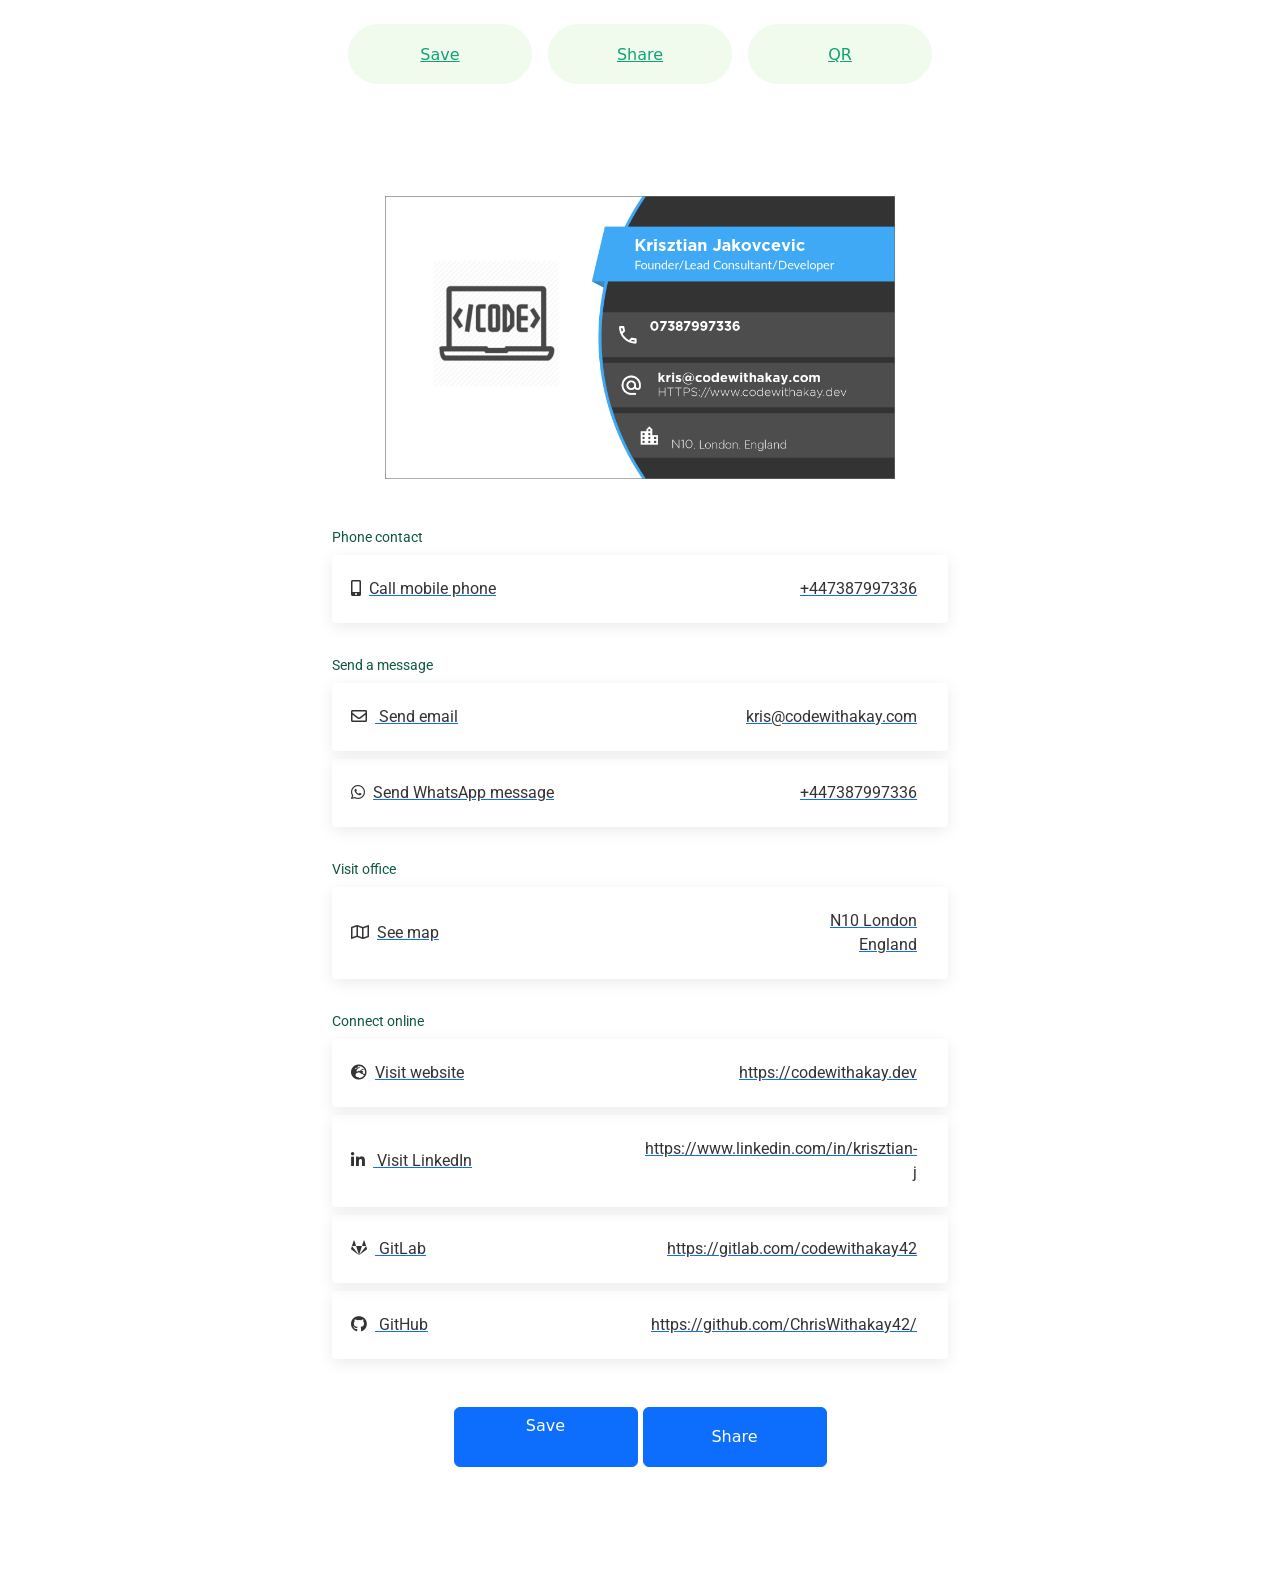
==== index.html @ 0458142d "update share link" ====
<html lang="en">
<head>
    <meta charset="UTF-8">
    <meta name="viewport" content="width=device-width, initial-scale=1.0">
    <title>Business Card</title>
    
    <!-- Linking to the external CSS file -->
    <link rel="stylesheet" href="styles.css">
    <link rel="stylesheet" href="https://use.fontawesome.com/releases/v5.15.4/css/all.css">
    <script src="https://cdnjs.cloudflare.com/ajax/libs/bootstrap/5.3.2/js/bootstrap.min.js" integrity="sha512-WW8/jxkELe2CAiE4LvQfwm1rajOS8PHasCCx+knHG0gBHt8EXxS6T6tJRTGuDQVnluuAvMxWF4j8SNFDKceLFg==" crossorigin="anonymous" referrerpolicy="no-referrer"></script>
    <script src="https://code.jquery.com/jquery-3.6.4.min.js"></script>
    <script src="https://cdn.jsdelivr.net/npm/bootstrap@5.7.0/dist/js/bootstrap.bundle.min.js"></script>
    <link href="https://cdn.jsdelivr.net/npm/bootstrap@5.7.0/dist/css/bootstrap.min.css" rel="stylesheet">



    <!-- You can include additional meta tags, stylesheets, or scripts here -->
</head>
  <body>
    <div class="row pt-4">

            <div class="col-12 d-flex justify-content-center align-items-center">
                <a href="#" class="btn-primary hierba btn-s mb-3 download_contact"
                    data-bs-toggle="modal"
          data-bs-target="#export-contact-modal"
        >Save</a>
                <a href="#" class="btn-primary hierba btn-s mb-3 mx-3" data-bs-toggle="modal" data-bs-target="#modal-share">Share</a>
                <a href="#" class="btn-primary hierba btn-s mb-3" data-bs-toggle="modal" data-bs-target="#QRModal">QR</a>
            </div>

        </div>
<main role="main" class="main">
  <section>
      <div class="container-fluid">
        <div class="row mb-5">
            <div class="col-12 col-md-5 mx-auto text-center">
                <img class="img-fluid mx-auto" style="max-height: 500px;" src="9a6gtOZBUU2.png">
            </div>
        </div>

        <div class="row">
            <div class="col-12 col-md-6 mx-auto">
                <div class="box">
                    <p>Phone contact</p>
                      <a href="tel:+447387997336" class="d-none d-md-block">  
                        <div class="col-12 px-0 input-box d-flex justify-content-between align-items-center">
                            <p><i class="fas fa-mobile-alt mr-2"></i>Call mobile phone</p>
                            <p class="form-control hg-initial mb-0">+447387997336</p>
                        </div>
                      </a>
                        
                      <div class="col-12 px-0 input-box d-flex justify-content-between align-items-center d-block d-md-none">
                        <a href="tel:+447387997336" class="d-block d-md-none" style="flex-grow:1">
                          <p><i class="fas fa-mobile-alt mr-2"></i>+447387997336</p>
                        </a>
                  <a class="d-block d-md-none pr-4 copy" data-clipboard-text="07387997336" data-original-title="Copied!" title=""><i class="far fa-copy mr-2"></i></a>
                      </div>

                </div>

              <div class="box">
                  <p>Send a message</p>
                  <a href="mailto:kris@codewithakay.com" class="d-none d-md-block">  
                    <div class="col-12 px-0 input-box d-flex justify-content-between align-items-center">
                    <p><i class="far fa-envelope mr-2"></i> Send email</p>
                        <p class="form-control hg-initial d-none d-md-block mb-0">kris@codewithakay.com</p>
                    </div>
                  </a>
                    
                  <div class="col-12 px-0 input-box d-flex justify-content-between align-items-center d-block d-md-none">
                    <a href="mailto:kris@codewithakay.com" class="d-block d-md-none" style="flex-grow:1">
                    <p><i class="far fa-envelope mr-2"></i>kris@codewithakay.com</p>
                    </a>
                  <a class="d-block d-md-none pr-4 copy" data-clipboard-text="kris@codewithakay.com" data-original-title="" title=""><i class="far fa-copy mr-2"></i></a>
                  </div>
                  <a href="http://wa.me/+447387997336" class="d-none d-md-block" target="_blank">  
                    <div class="col-12 px-0 input-box d-flex justify-content-between align-items-center">
                    <p><i class="fab fa-whatsapp mr-2"></i>Send WhatsApp message</p>
                        <p class="form-control hg-initial mb-0">+447387997336</p>
                    </div>
                  </a>
                    
                  <div class="col-12 px-0 input-box d-flex justify-content-between align-items-center d-block d-md-none">
                    <a href="http://wa.me/+447387997336" class="d-block d-md-none" target="_blank" style="flex-grow:1">
                    <p><i class="fab fa-whatsapp mr-2"></i>+447387997336</p>
                    </a>
                  <a class="d-block d-md-none pr-4 copy" data-clipboard-text="+447387997336" data-original-title="" title=""><i class="far fa-copy mr-2"></i></a>
                  </div>
              </div>

                <div class="box">
                  <p>Visit office</p>
                  <a href="http://maps.google.com/?q=London+London+N10+England" class="d-none d-md-block" target="_blank">  
                      <div class="col-12 px-0 input-box d-flex justify-content-between align-items-center">
                    <p><i class="far fa-map mr-2"></i>See map</p>
                          <p class="form-control hg-initial mb-0">N10  London<br>England</p>
                      </div>
                    </a>
                      
                    <div class="col-12 px-0 input-box d-flex justify-content-between align-items-center d-block d-md-none">
                      <a href="http://maps.google.com/?q=London+London+N10+England" class="d-block d-md-none" target="_blank" style="flex-grow:1">
                    <p><i class="far fa-mar mr-2"></i>N10  London<br>England</p>
                      </a>
                      <a class="d-block d-md-none pr-4 copy" data-clipboard-text="N10  London England" data-original-title="" title="">
                    <i class="far fa-copy mr-2"></i></a>
                    </div>
                </div>

                    <div class="box">
                        <p>Connect online</p>
                          <a href="http://codewithakay.dev" class="d-none d-md-block" target="_blank">  
                            <div class="col-12 px-0 input-box d-flex justify-content-between align-items-center">
                    <p><i class="fas fa-globe-europe mr-2"></i>Visit website</p>
                                <p class="form-control hg-initial mb-0">https://codewithakay.dev</p>
                            </div>
                          </a>
                            
                          <div class="col-12 px-0 input-box d-flex justify-content-between align-items-center d-block d-md-none">
                            <a href="http://codewithakay.dev" class="d-block d-md-none" target="_blank" style="flex-grow:1">
                    <p><i class="fas fa-globe-europe mr-2"></i>https://codewithakay.dev</p>
                            </a>
                  <a class="d-block d-md-none pr-4 copy" data-clipboard-text="https://codewithakay.dev" data-original-title="Copied!" title=""><i class="far fa-copy mr2"></i></a>
                          </div>
                          <a href="https://www.linkedin.com/in/krisztian-j" class="d-none d-md-block" target="_blank">  
                            <div class="col-12 px-0 input-box d-flex justify-content-between align-items-center">
                                <p><i class="fab fa-linkedin-in mr-2"></i>&nbsp;Visit LinkedIn</p>
                                <p class="form-control hg-initial mb-0">https://www.linkedin.com/in/krisztian-j</p>
                            </div>
                          </a>
                            
                          <div class="col-12 px-0 input-box d-flex justify-content-between align-items-center d-block d-md-none">
                            <a href="https://www.linkedin.com/in/krisztian-j" class="d-block d-md-none" target="_blank" style="flex-grow:1">
                              <p><i class="fab fa-linkedin-in mr-2"></i>&nbsp;https://www.linkedin.com/in/krisztian-j</p>
                            </a>
                  <a class="d-block d-md-none pr-4 copy" data-clipboard-text="https://www.linkedin.com/in/krisztian-j" data-original-title="Copied!" title=""><i class="far fa-copy mr-2"></i></a>
                          </div>
                          <a href="https://gitlab.com/codewithakay42" class="d-none d-md-block" target="_blank">  
                            <div class="col-12 px-0 input-box d-flex justify-content-between align-items-center">
                                <p><i class="fab fa-gitlab mr-2"></i>&nbsp;GitLab</p>
                                <p class="form-control hg-initial mb-0">https://gitlab.com/codewithakay42</p>
                            </div>
                          </a>
                            
                          <div class="col-12 px-0 input-box d-flex justify-content-between align-items-center d-block d-md-none">
                            <a href="https://gitlab.com/codewithakay42" class="d-block d-md-none" target="_blank" style="flex-grow:1">
                              <p><i class="fab fa-gitlab mr-2"></i>&nbsp;https://gitlab.com/codewithakay42</p>
                            </a>
                  <a class="d-block d-md-none pr-4 copy" data-clipboard-text="https://gitlab.com/codewithakay42" data-original-title="Copied!" title=""><i class="far fa-copy mr-2"></i></a>
                          </div>
                                          <a href="https://github.com/ChrisWithakay42/" class="d-none d-md-block" target="_blank">  
                            <div class="col-12 px-0 input-box d-flex justify-content-between align-items-center">
                                <p><i class="fab fa-github mr-2"></i>&nbsp;GitHub</p>
                                <p class="form-control hg-initial mb-0">https://github.com/ChrisWithakay42/</p>
                            </div>
                          </a>
                            
                          <div class="col-12 px-0 input-box d-flex justify-content-between align-items-center d-block d-md-none">
                            <a href="https://github.com/ChrisWithakay42/" class="d-block d-md-none" target="_blank" style="flex-grow:1">
                              <p><i class="fab fa-github mr-2"></i>&nbsp;https://github.com/ChrisWithakay42/</p>
                            </a>
                  <a class="d-block d-md-none pr-4 copy" data-clipboard-text="https://gitlab.com/codewithakay42" data-original-title="Copied!" title=""><i class="far fa-copy mr-2"></i></a>
                          </div>

                            
                    </div>
                        <div class="col-12 d-block d-md-flex justify-content-center">
                          <a class="btn btn-primary btn-s my-3 download_contact"
                              data-bs-toggle="modal"
                            data-bs-target="#export-contact-modal">
                          Save</a>
                          <button 
                            type="submit" 
                            class="btn btn-primary btn-s my-3" 
                            data-bs-toggle="modal" 
                            data-bs-target="#modal-share" 
                            style="margin-left: 5px;">
                          Share
                          </button>
                        </div>


            </div>
        </div>
      </div>
    
  </section>

</main>
    <div class="modal fade" id="QRModal" tabindex="-1" role="dialog" aria-labelledby="QRLabel" aria-hidden="true">
    <div class="modal-dialog" role="document">
        <div class="modal-content p-0">
            <div class="modal-header d-block text-left py-3">
                <h5>Krisztian Jakovcevic</h5>
                <p class="mb-0">Founder/Lead Consultant/Developer  |  CodeWithaKay</p>
            </div>
            <div class="modal-body py-4 text-center">
                <img class="d-block img-fluid mx-auto pb-3" src="cwk-qr.png">
                <p class="mb-0">Show this QR code to quickly share this digital card.</p>
            </div>
            <div class="modal-footer mx-auto mb-3">
                <button type="button" class="btn-primary" data-bs-dismiss="modal" aria-label="Close">
                  Close QR</button>
            </div>
        </div>
    </div>
</div>
    <div id="export-contact-modal" class="modal fade" tabindex="-1" role="dialog" aria-labelledby="myModalLabel" aria-hidden="true">
      <div class="modal-dialog" role="document">
        <div class="modal-content">
          <div class="modal-body pb-4">
            <h5>Save this contact in your device</h5>
            <p>You will find the contact in your downloads. Please open it to save it to your device.</p>
            <p><i class="far fa-download"></i></p>
          </div> 
          <div class="modal-footer d-block d-md-flex justify-content-center">
            <button class="btn btn-primary negative" data-bs-dismiss="modal" aria-hidden="true">Cancel</button>
            <button id="resume_vcf_download" class="btn btn-primary" data-bs-dismiss="modal" aria-hidden="true">Accept</button>
          </div>
        </div>
      </div>
    </div>
    <div id="modal-share" class="modal fade " role="dialog" aria-labelledby="modalCreate" aria-hidden="true">
    <div class="modal-dialog" role="document">
      <div class="modal-content">
        <div class="modal-body pb-4">
          <h5 class="pb-3">
            <i class="fas fa-share" style="color:lightgrey"></i> Share this digital card
          </h5>
          <div class="box">
            <div class="col-12 px-0 input-box d-flex justify-content-between align-items-center d-block">
              <p>&nbsp;https://codewithakay.dev</p>
                <a class="d-block pr-4 copy" data-clipboard-text="https://www.codewithakay.dev/cwk/business_card">
                  <i class="far fa-clone"></i>
                </a>
            </div>
          </div>
        </div>
        <div class="modal-footer d-block d-md-flex justify-content-center">
          <button class="btn btn-primary" data-bs-dismiss="modal" aria-hidden="true">Close</button>
        </div>
      </div>
    </div> 
  </div>
  <script>
    $(document).ready(function () {
        // Function to copy data to clipboard
        function copyToClipboard() {
          // Get the data-clipboard-text attribute value
          var clipboardText = $('#modal-share .copy').attr('data-clipboard-text').trim();
    
          // Create a temporary text area element
          var tempTextArea = $('<textarea>');
          tempTextArea.val(clipboardText);
    
          // Append the text area to the document
          $('body').append(tempTextArea);
    
          // Select the text in the text area
          tempTextArea.select();
          tempTextArea[0].setSelectionRange(0, 99999); // For mobile devices
    
          // Copy the selected text to the clipboard
          document.execCommand('copy');
    
          // Remove the temporary text area
          tempTextArea.remove();
    
          // Optionally, provide some feedback to the user
          alert('Text copied to clipboard: ' + clipboardText);
        }
    
        // Call the function when the copy button is clicked
        $('#modal-share .copy').on('click', copyToClipboard);
  });
  </script>
  <script>
          function downloadVCF(contactInfo) {
              const vcfContent = `BEGIN:VCARD
  VERSION:3.0
  FN:${contactInfo.fullName}
  TEL:${contactInfo.phoneNumber}
  EMAIL:${contactInfo.email}
  END:VCARD`;
  
              const blob = new Blob([vcfContent], { type: 'text/vcard' });
  
              const link = document.createElement('a');
              link.download = 'Krisztian Jakovcevic.vcf';
              link.href = window.URL.createObjectURL(blob);
  
              document.body.appendChild(link);
              link.click();
              document.body.removeChild(link);
          }
  
          document.getElementById('resume_vcf_download').addEventListener('click', function() {
              const contactInfo = {
                  fullName: 'Krisztian Jakovcevic',
                  phoneNumber: '+447387997336',
                  email: 'kris@codewithakay.dev'
              };
              downloadVCF(contactInfo);
          });
  </script>
  </body>
</html>
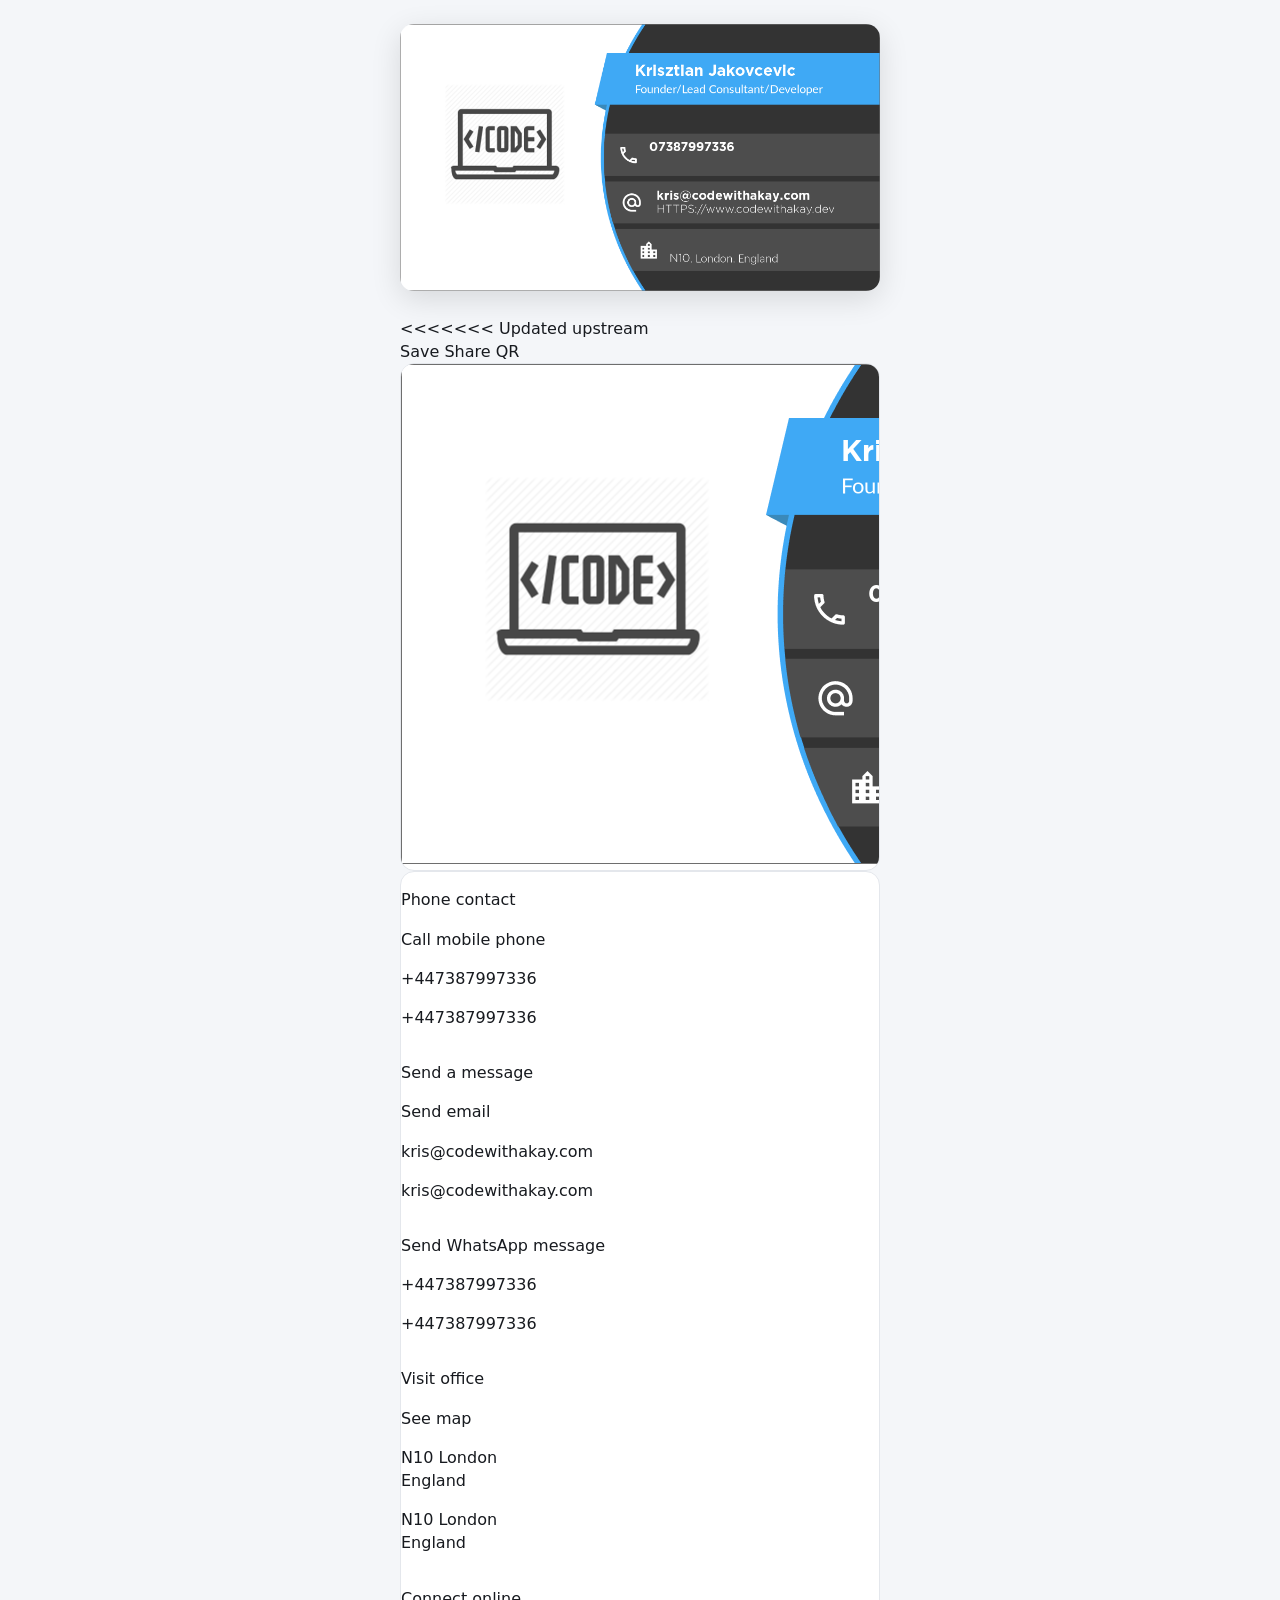
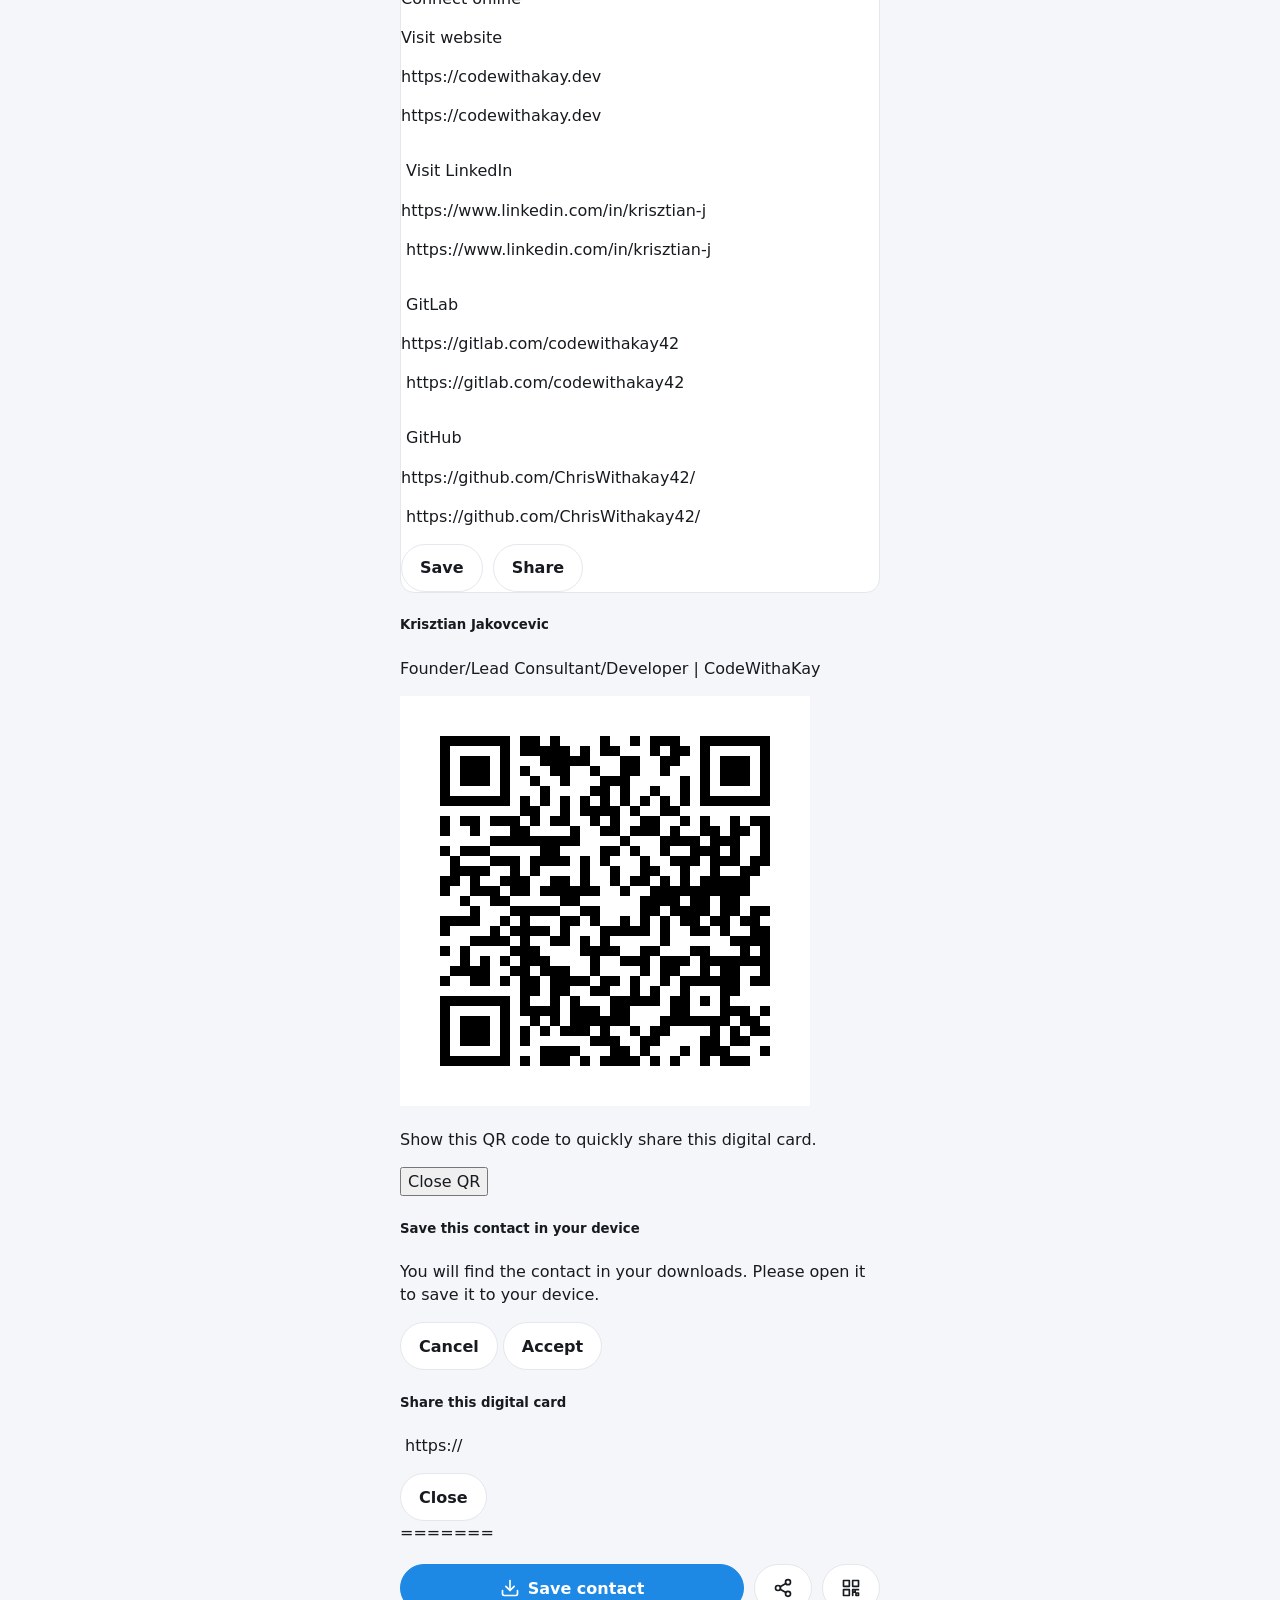
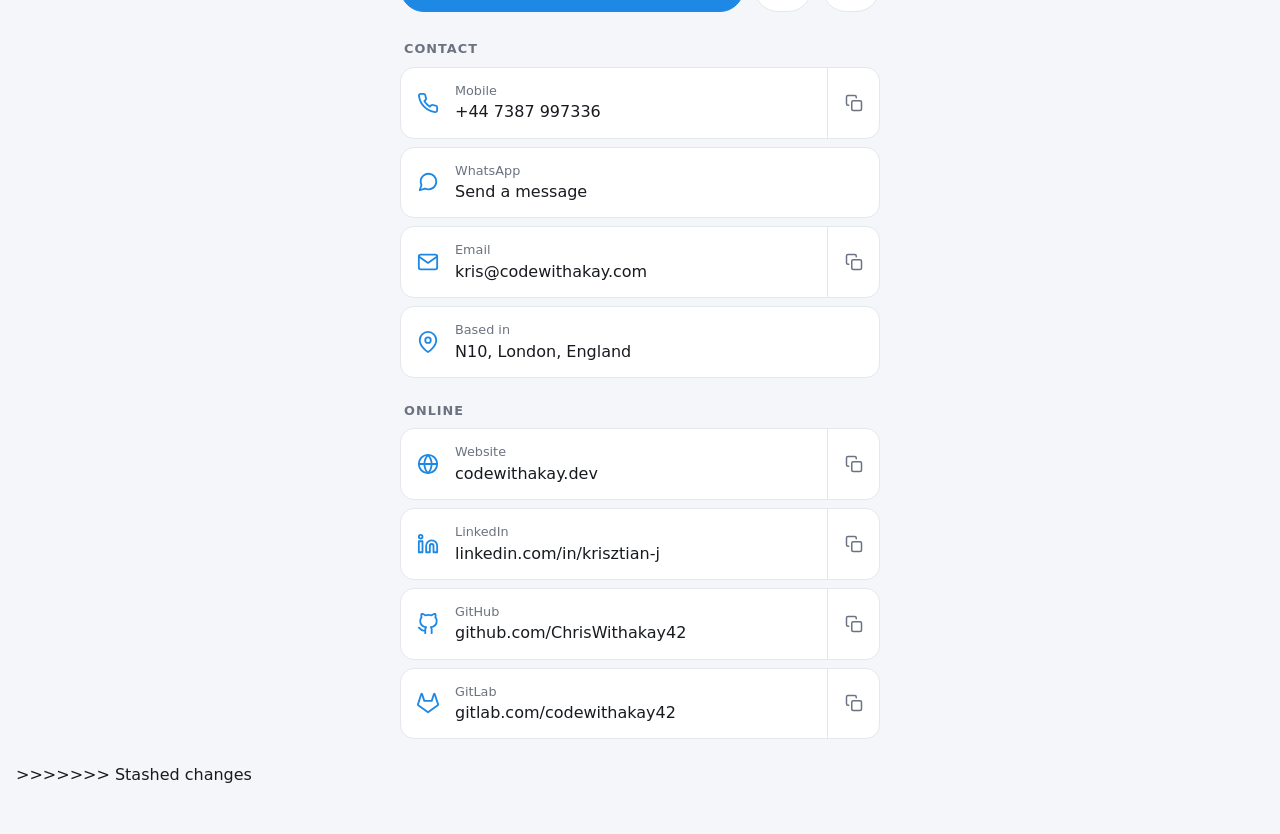
==== commit 81ab9d94: "Rewrite card and add of record" ====
--- a/index.html
+++ b/index.html
@@ -1,24 +1,32 @@
-<html lang="en">
+<!doctype html>
+<html lang="en-GB">
 <head>
-    <meta charset="UTF-8">
-    <meta name="viewport" content="width=device-width, initial-scale=1.0">
-    <title>Business Card</title>
-    
-    <!-- Linking to the external CSS file -->
-    <link rel="stylesheet" href="styles.css">
-    <link rel="stylesheet" href="https://use.fontawesome.com/releases/v5.15.4/css/all.css">
-    <script src="https://cdnjs.cloudflare.com/ajax/libs/bootstrap/5.3.2/js/bootstrap.min.js" integrity="sha512-WW8/jxkELe2CAiE4LvQfwm1rajOS8PHasCCx+knHG0gBHt8EXxS6T6tJRTGuDQVnluuAvMxWF4j8SNFDKceLFg==" crossorigin="anonymous" referrerpolicy="no-referrer"></script>
-    <script src="https://code.jquery.com/jquery-3.6.4.min.js"></script>
-    <script src="https://cdn.jsdelivr.net/npm/bootstrap@5.7.0/dist/js/bootstrap.bundle.min.js"></script>
-    <link href="https://cdn.jsdelivr.net/npm/bootstrap@5.7.0/dist/css/bootstrap.min.css" rel="stylesheet">
-
-
-
-    <!-- You can include additional meta tags, stylesheets, or scripts here -->
+  <meta charset="UTF-8">
+  <meta name="viewport" content="width=device-width, initial-scale=1">
+  <title>Krisztian Jakovcevic · CodeWithaKay</title>
+  <meta name="description" content="Krisztian Jakovcevic, Founder and Lead Consultant at CodeWithaKay. Save my contact details, or reach me by phone, email or WhatsApp.">
+  <meta name="theme-color" content="#1e88e5">
+  <link rel="canonical" href="https://chriswithakay42.github.io/BusinessCard/">
+
+  <meta property="og:type" content="profile">
+  <meta property="og:title" content="Krisztian Jakovcevic · CodeWithaKay">
+  <meta property="og:description" content="Founder / Lead Consultant / Developer. Tap to save my contact details.">
+  <meta property="og:url" content="https://chriswithakay42.github.io/BusinessCard/">
+  <meta property="og:image" content="https://chriswithakay42.github.io/BusinessCard/9a6gtOZBUU2.png">
+  <meta name="twitter:card" content="summary_large_image">
+
+  <link rel="manifest" href="manifest.webmanifest">
+  <link rel="icon" href="icon-512.png" type="image/png">
+  <link rel="apple-touch-icon" href="apple-touch-icon.png">
+  <link rel="stylesheet" href="card.css">
 </head>
-  <body>
-    <div class="row pt-4">
-
+<body>
+  <main class="card">
+    <header class="hero">
+      <img src="9a6gtOZBUU2.png" width="900" height="500" alt="Business card: Krisztian Jakovcevic, Founder / Lead Consultant / Developer, CodeWithaKay">
+    </header>
+
+<<<<<<< Updated upstream
             <div class="col-12 d-flex justify-content-center align-items-center">
                 <a href="#" class="btn-primary hierba btn-s mb-3 download_contact"
                     data-bs-toggle="modal"
@@ -194,7 +202,7 @@
                 <p class="mb-0">Founder/Lead Consultant/Developer  |  CodeWithaKay</p>
             </div>
             <div class="modal-body py-4 text-center">
-                <img class="d-block img-fluid mx-auto pb-3" src="cwk-qr.png">
+                <img class="d-block img-fluid mx-auto pb-3" src="qr.png">
                 <p class="mb-0">Show this QR code to quickly share this digital card.</p>
             </div>
             <div class="modal-footer mx-auto mb-3">
@@ -228,7 +236,7 @@
           </h5>
           <div class="box">
             <div class="col-12 px-0 input-box d-flex justify-content-between align-items-center d-block">
-              <p>&nbsp;https://codewithakay.dev</p>
+              <p>&nbsp;https://</p>
                 <a class="d-block pr-4 copy" data-clipboard-text="https://www.codewithakay.dev/cwk/business_card">
                   <i class="far fa-clone"></i>
                 </a>
@@ -303,4 +311,103 @@
           });
   </script>
   </body>
+=======
+    <div class="actions">
+      <a class="btn primary" href="kris.vcf" download="Krisztian Jakovcevic.vcf">
+        <svg><use href="icons.svg#i-download"/></svg> Save contact
+      </a>
+      <button class="btn" id="share" type="button" aria-label="Share this card">
+        <svg><use href="icons.svg#i-share"/></svg>
+      </button>
+      <button class="btn" id="qr-open" type="button" aria-label="Show QR code">
+        <svg><use href="icons.svg#i-qr"/></svg>
+      </button>
+    </div>
+
+    <section class="group">
+      <h2>Contact</h2>
+      <ul class="rows">
+        <li class="row">
+          <a href="tel:+447387997336">
+            <svg><use href="icons.svg#i-phone"/></svg>
+            <span class="label">Mobile</span>
+            <span class="value">+44 7387 997336</span>
+          </a>
+          <button class="copy" type="button" data-copy="+447387997336" aria-label="Copy phone number"><svg><use href="icons.svg#i-copy"/></svg></button>
+        </li>
+        <li class="row">
+          <a href="https://wa.me/447387997336" target="_blank" rel="noopener">
+            <svg><use href="icons.svg#i-chat"/></svg>
+            <span class="label">WhatsApp</span>
+            <span class="value">Send a message</span>
+          </a>
+        </li>
+        <li class="row">
+          <a href="mailto:kris@codewithakay.com">
+            <svg><use href="icons.svg#i-mail"/></svg>
+            <span class="label">Email</span>
+            <span class="value">kris@codewithakay.com</span>
+          </a>
+          <button class="copy" type="button" data-copy="kris@codewithakay.com" aria-label="Copy email address"><svg><use href="icons.svg#i-copy"/></svg></button>
+        </li>
+        <li class="row">
+          <a href="https://maps.google.com/?q=N10+London+England" target="_blank" rel="noopener">
+            <svg><use href="icons.svg#i-pin"/></svg>
+            <span class="label">Based in</span>
+            <span class="value">N10, London, England</span>
+          </a>
+        </li>
+      </ul>
+    </section>
+
+    <section class="group">
+      <h2>Online</h2>
+      <ul class="rows">
+        <li class="row">
+          <a href="https://codewithakay.dev" target="_blank" rel="noopener">
+            <svg><use href="icons.svg#i-globe"/></svg>
+            <span class="label">Website</span>
+            <span class="value">codewithakay.dev</span>
+          </a>
+          <button class="copy" type="button" data-copy="https://codewithakay.dev" aria-label="Copy website address"><svg><use href="icons.svg#i-copy"/></svg></button>
+        </li>
+        <li class="row">
+          <a href="https://www.linkedin.com/in/krisztian-j" target="_blank" rel="noopener">
+            <svg><use href="icons.svg#i-linkedin"/></svg>
+            <span class="label">LinkedIn</span>
+            <span class="value">linkedin.com/in/krisztian-j</span>
+          </a>
+          <button class="copy" type="button" data-copy="https://www.linkedin.com/in/krisztian-j" aria-label="Copy LinkedIn address"><svg><use href="icons.svg#i-copy"/></svg></button>
+        </li>
+        <li class="row">
+          <a href="https://github.com/ChrisWithakay42" target="_blank" rel="noopener">
+            <svg><use href="icons.svg#i-github"/></svg>
+            <span class="label">GitHub</span>
+            <span class="value">github.com/ChrisWithakay42</span>
+          </a>
+          <button class="copy" type="button" data-copy="https://github.com/ChrisWithakay42" aria-label="Copy GitHub address"><svg><use href="icons.svg#i-copy"/></svg></button>
+        </li>
+        <li class="row">
+          <a href="https://gitlab.com/codewithakay42" target="_blank" rel="noopener">
+            <svg><use href="icons.svg#i-gitlab"/></svg>
+            <span class="label">GitLab</span>
+            <span class="value">gitlab.com/codewithakay42</span>
+          </a>
+          <button class="copy" type="button" data-copy="https://gitlab.com/codewithakay42" aria-label="Copy GitLab address"><svg><use href="icons.svg#i-copy"/></svg></button>
+        </li>
+      </ul>
+    </section>
+  </main>
+
+  <dialog id="qr" aria-labelledby="qr-title">
+    <h2 id="qr-title">Krisztian Jakovcevic</h2>
+    <p>Scan to open this card</p>
+    <img src="qr.png" width="370" height="370" alt="QR code linking to this card">
+    <button class="btn" type="button" data-close>Close</button>
+  </dialog>
+
+  <div class="toast" role="status" aria-live="polite"></div>
+  <script src="card.js"></script>
+</body>
+>>>>>>> Stashed changes
 </html>
--- a/card.css
+++ b/card.css
@@ -0,0 +1,199 @@
+:root {
+  --bg: #f4f6f9;
+  --surface: #ffffff;
+  --text: #171a1f;
+  --muted: #6b7280;
+  --border: #e4e7ec;
+  --accent: #1e88e5;
+  --accent-ink: #ffffff;
+  --radius: 14px;
+  --font: system-ui, -apple-system, "Segoe UI", Roboto, "Helvetica Neue", Arial, sans-serif;
+  --font-display: var(--font);
+  color-scheme: light dark;
+}
+@media (prefers-color-scheme: dark) {
+  :root {
+    --bg: #0e1013;
+    --surface: #181b20;
+    --text: #f2f4f7;
+    --muted: #9aa3b2;
+    --border: #2b3038;
+  }
+}
+
+* { box-sizing: border-box; }
+html, body { margin: 0; }
+body {
+  font-family: var(--font);
+  background: var(--bg);
+  color: var(--text);
+  line-height: 1.45;
+  -webkit-font-smoothing: antialiased;
+  padding: 24px 16px 48px;
+}
+a { color: inherit; text-decoration: none; }
+button { font: inherit; color: inherit; }
+
+.card {
+  max-width: 480px;
+  margin: 0 auto;
+}
+
+/* Header */
+.hero { text-align: center; margin-bottom: 20px; }
+.hero img {
+  width: 100%;
+  max-width: 480px;
+  height: auto;
+  border-radius: var(--radius);
+  box-shadow: 0 8px 30px rgba(0,0,0,.12);
+}
+.wordmark {
+  font-family: var(--font-display);
+  font-size: 2.4rem;
+  font-weight: 700;
+  letter-spacing: -0.02em;
+  margin: 0;
+}
+.tagline {
+  margin: 8px 0 0;
+  color: var(--muted);
+  font-size: 1rem;
+  text-wrap: balance;
+}
+.hero h1 { font-size: 1.5rem; margin: 16px 0 2px; }
+.hero .role { color: var(--muted); margin: 0; }
+
+/* Primary actions */
+.actions {
+  display: grid;
+  grid-template-columns: 1fr auto auto;
+  gap: 10px;
+  margin: 20px 0 28px;
+}
+.btn {
+  display: inline-flex;
+  align-items: center;
+  justify-content: center;
+  gap: 8px;
+  min-height: 48px;
+  padding: 0 18px;
+  border-radius: 999px;
+  border: 1px solid var(--border);
+  background: var(--surface);
+  cursor: pointer;
+  font-weight: 600;
+  white-space: nowrap;
+}
+.btn.primary {
+  background: var(--accent);
+  border-color: var(--accent);
+  color: var(--accent-ink);
+}
+.btn:active { transform: translateY(1px); }
+.btn svg { width: 20px; height: 20px; }
+
+/* Contact groups */
+.group { margin-bottom: 24px; }
+.group h2 {
+  font-size: .8rem;
+  font-weight: 600;
+  text-transform: uppercase;
+  letter-spacing: .08em;
+  color: var(--muted);
+  margin: 0 0 8px 4px;
+}
+.rows { list-style: none; margin: 0; padding: 0; display: grid; gap: 8px; }
+.row {
+  display: flex;
+  align-items: stretch;
+  background: var(--surface);
+  border: 1px solid var(--border);
+  border-radius: var(--radius);
+  overflow: hidden;
+}
+.row > a {
+  flex: 1;
+  min-width: 0;
+  display: grid;
+  grid-template-columns: 24px 1fr;
+  grid-template-rows: auto auto;
+  column-gap: 14px;
+  align-items: center;
+  padding: 14px 16px;
+}
+.row > a svg {
+  grid-row: 1 / span 2;
+  width: 22px;
+  height: 22px;
+  color: var(--accent);
+}
+.row .label { font-size: .8rem; color: var(--muted); }
+.row .value {
+  font-weight: 500;
+  overflow: hidden;
+  text-overflow: ellipsis;
+  white-space: nowrap;
+}
+.copy {
+  flex: 0 0 52px;
+  border: 0;
+  border-left: 1px solid var(--border);
+  background: transparent;
+  cursor: pointer;
+  color: var(--muted);
+  display: grid;
+  place-items: center;
+}
+.copy:hover, .copy:focus-visible { color: var(--accent); }
+.copy svg { width: 18px; height: 18px; }
+
+svg { fill: none; stroke: currentColor; stroke-width: 2; stroke-linecap: round; stroke-linejoin: round; }
+
+/* QR dialog */
+dialog {
+  border: 0;
+  border-radius: var(--radius);
+  padding: 24px;
+  width: min(92vw, 360px);
+  background: var(--surface);
+  color: var(--text);
+  text-align: center;
+}
+dialog::backdrop { background: rgba(0,0,0,.55); }
+dialog img {
+  width: 100%;
+  max-width: 260px;
+  height: auto;
+  background: #fff;
+  border-radius: 8px;
+  padding: 8px;
+  image-rendering: pixelated;
+}
+dialog h2 { margin: 0 0 4px; font-size: 1.1rem; }
+dialog p { margin: 0 0 16px; color: var(--muted); font-size: .9rem; }
+dialog .btn { margin-top: 16px; }
+
+/* Toast */
+.toast {
+  position: fixed;
+  left: 50%;
+  bottom: 28px;
+  transform: translateX(-50%) translateY(20px);
+  background: var(--text);
+  color: var(--bg);
+  padding: 10px 18px;
+  border-radius: 999px;
+  font-size: .9rem;
+  opacity: 0;
+  pointer-events: none;
+  transition: opacity .2s, transform .2s;
+}
+.toast.show { opacity: 1; transform: translateX(-50%) translateY(0); }
+
+footer {
+  margin-top: 32px;
+  text-align: center;
+  font-size: .75rem;
+  color: var(--muted);
+}
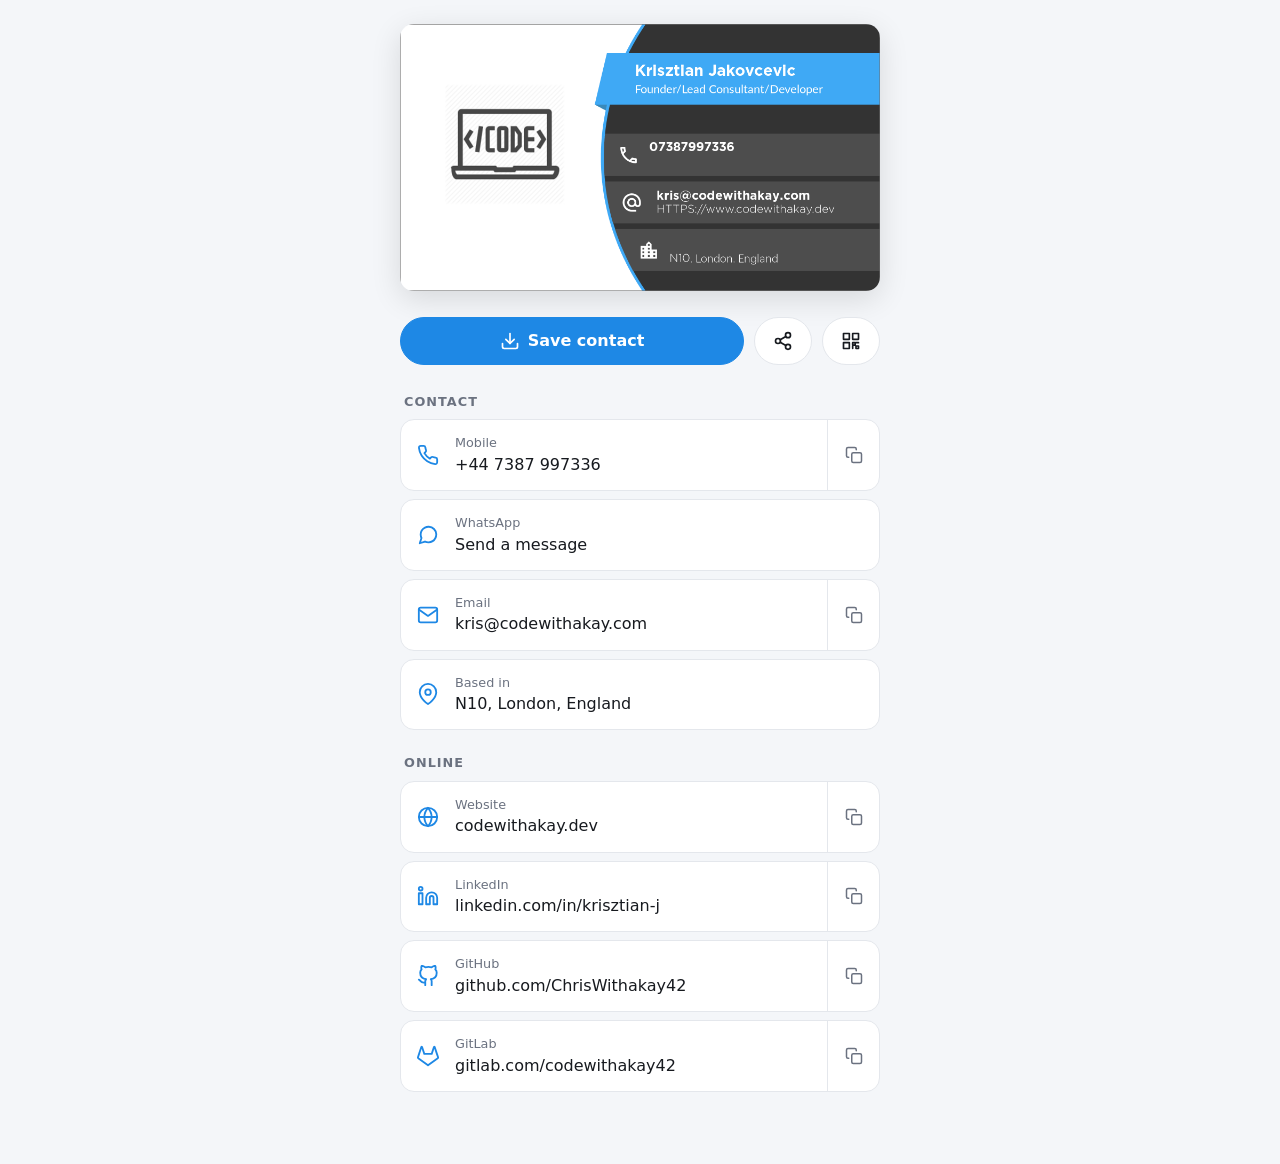
==== commit f990e116: "Fix index.html: remove conflict markers left by stash pop Co-Authored-By: Claude Fable 5.1 <noreply@" ====
--- a/index.html
+++ b/index.html
@@ -26,292 +26,6 @@
       <img src="9a6gtOZBUU2.png" width="900" height="500" alt="Business card: Krisztian Jakovcevic, Founder / Lead Consultant / Developer, CodeWithaKay">
     </header>
 
-<<<<<<< Updated upstream
-            <div class="col-12 d-flex justify-content-center align-items-center">
-                <a href="#" class="btn-primary hierba btn-s mb-3 download_contact"
-                    data-bs-toggle="modal"
-          data-bs-target="#export-contact-modal"
-        >Save</a>
-                <a href="#" class="btn-primary hierba btn-s mb-3 mx-3" data-bs-toggle="modal" data-bs-target="#modal-share">Share</a>
-                <a href="#" class="btn-primary hierba btn-s mb-3" data-bs-toggle="modal" data-bs-target="#QRModal">QR</a>
-            </div>
-
-        </div>
-<main role="main" class="main">
-  <section>
-      <div class="container-fluid">
-        <div class="row mb-5">
-            <div class="col-12 col-md-5 mx-auto text-center">
-                <img class="img-fluid mx-auto" style="max-height: 500px;" src="9a6gtOZBUU2.png">
-            </div>
-        </div>
-
-        <div class="row">
-            <div class="col-12 col-md-6 mx-auto">
-                <div class="box">
-                    <p>Phone contact</p>
-                      <a href="tel:+447387997336" class="d-none d-md-block">  
-                        <div class="col-12 px-0 input-box d-flex justify-content-between align-items-center">
-                            <p><i class="fas fa-mobile-alt mr-2"></i>Call mobile phone</p>
-                            <p class="form-control hg-initial mb-0">+447387997336</p>
-                        </div>
-                      </a>
-                        
-                      <div class="col-12 px-0 input-box d-flex justify-content-between align-items-center d-block d-md-none">
-                        <a href="tel:+447387997336" class="d-block d-md-none" style="flex-grow:1">
-                          <p><i class="fas fa-mobile-alt mr-2"></i>+447387997336</p>
-                        </a>
-                  <a class="d-block d-md-none pr-4 copy" data-clipboard-text="07387997336" data-original-title="Copied!" title=""><i class="far fa-copy mr-2"></i></a>
-                      </div>
-
-                </div>
-
-              <div class="box">
-                  <p>Send a message</p>
-                  <a href="mailto:kris@codewithakay.com" class="d-none d-md-block">  
-                    <div class="col-12 px-0 input-box d-flex justify-content-between align-items-center">
-                    <p><i class="far fa-envelope mr-2"></i> Send email</p>
-                        <p class="form-control hg-initial d-none d-md-block mb-0">kris@codewithakay.com</p>
-                    </div>
-                  </a>
-                    
-                  <div class="col-12 px-0 input-box d-flex justify-content-between align-items-center d-block d-md-none">
-                    <a href="mailto:kris@codewithakay.com" class="d-block d-md-none" style="flex-grow:1">
-                    <p><i class="far fa-envelope mr-2"></i>kris@codewithakay.com</p>
-                    </a>
-                  <a class="d-block d-md-none pr-4 copy" data-clipboard-text="kris@codewithakay.com" data-original-title="" title=""><i class="far fa-copy mr-2"></i></a>
-                  </div>
-                  <a href="http://wa.me/+447387997336" class="d-none d-md-block" target="_blank">  
-                    <div class="col-12 px-0 input-box d-flex justify-content-between align-items-center">
-                    <p><i class="fab fa-whatsapp mr-2"></i>Send WhatsApp message</p>
-                        <p class="form-control hg-initial mb-0">+447387997336</p>
-                    </div>
-                  </a>
-                    
-                  <div class="col-12 px-0 input-box d-flex justify-content-between align-items-center d-block d-md-none">
-                    <a href="http://wa.me/+447387997336" class="d-block d-md-none" target="_blank" style="flex-grow:1">
-                    <p><i class="fab fa-whatsapp mr-2"></i>+447387997336</p>
-                    </a>
-                  <a class="d-block d-md-none pr-4 copy" data-clipboard-text="+447387997336" data-original-title="" title=""><i class="far fa-copy mr-2"></i></a>
-                  </div>
-              </div>
-
-                <div class="box">
-                  <p>Visit office</p>
-                  <a href="http://maps.google.com/?q=London+London+N10+England" class="d-none d-md-block" target="_blank">  
-                      <div class="col-12 px-0 input-box d-flex justify-content-between align-items-center">
-                    <p><i class="far fa-map mr-2"></i>See map</p>
-                          <p class="form-control hg-initial mb-0">N10  London<br>England</p>
-                      </div>
-                    </a>
-                      
-                    <div class="col-12 px-0 input-box d-flex justify-content-between align-items-center d-block d-md-none">
-                      <a href="http://maps.google.com/?q=London+London+N10+England" class="d-block d-md-none" target="_blank" style="flex-grow:1">
-                    <p><i class="far fa-mar mr-2"></i>N10  London<br>England</p>
-                      </a>
-                      <a class="d-block d-md-none pr-4 copy" data-clipboard-text="N10  London England" data-original-title="" title="">
-                    <i class="far fa-copy mr-2"></i></a>
-                    </div>
-                </div>
-
-                    <div class="box">
-                        <p>Connect online</p>
-                          <a href="http://codewithakay.dev" class="d-none d-md-block" target="_blank">  
-                            <div class="col-12 px-0 input-box d-flex justify-content-between align-items-center">
-                    <p><i class="fas fa-globe-europe mr-2"></i>Visit website</p>
-                                <p class="form-control hg-initial mb-0">https://codewithakay.dev</p>
-                            </div>
-                          </a>
-                            
-                          <div class="col-12 px-0 input-box d-flex justify-content-between align-items-center d-block d-md-none">
-                            <a href="http://codewithakay.dev" class="d-block d-md-none" target="_blank" style="flex-grow:1">
-                    <p><i class="fas fa-globe-europe mr-2"></i>https://codewithakay.dev</p>
-                            </a>
-                  <a class="d-block d-md-none pr-4 copy" data-clipboard-text="https://codewithakay.dev" data-original-title="Copied!" title=""><i class="far fa-copy mr2"></i></a>
-                          </div>
-                          <a href="https://www.linkedin.com/in/krisztian-j" class="d-none d-md-block" target="_blank">  
-                            <div class="col-12 px-0 input-box d-flex justify-content-between align-items-center">
-                                <p><i class="fab fa-linkedin-in mr-2"></i>&nbsp;Visit LinkedIn</p>
-                                <p class="form-control hg-initial mb-0">https://www.linkedin.com/in/krisztian-j</p>
-                            </div>
-                          </a>
-                            
-                          <div class="col-12 px-0 input-box d-flex justify-content-between align-items-center d-block d-md-none">
-                            <a href="https://www.linkedin.com/in/krisztian-j" class="d-block d-md-none" target="_blank" style="flex-grow:1">
-                              <p><i class="fab fa-linkedin-in mr-2"></i>&nbsp;https://www.linkedin.com/in/krisztian-j</p>
-                            </a>
-                  <a class="d-block d-md-none pr-4 copy" data-clipboard-text="https://www.linkedin.com/in/krisztian-j" data-original-title="Copied!" title=""><i class="far fa-copy mr-2"></i></a>
-                          </div>
-                          <a href="https://gitlab.com/codewithakay42" class="d-none d-md-block" target="_blank">  
-                            <div class="col-12 px-0 input-box d-flex justify-content-between align-items-center">
-                                <p><i class="fab fa-gitlab mr-2"></i>&nbsp;GitLab</p>
-                                <p class="form-control hg-initial mb-0">https://gitlab.com/codewithakay42</p>
-                            </div>
-                          </a>
-                            
-                          <div class="col-12 px-0 input-box d-flex justify-content-between align-items-center d-block d-md-none">
-                            <a href="https://gitlab.com/codewithakay42" class="d-block d-md-none" target="_blank" style="flex-grow:1">
-                              <p><i class="fab fa-gitlab mr-2"></i>&nbsp;https://gitlab.com/codewithakay42</p>
-                            </a>
-                  <a class="d-block d-md-none pr-4 copy" data-clipboard-text="https://gitlab.com/codewithakay42" data-original-title="Copied!" title=""><i class="far fa-copy mr-2"></i></a>
-                          </div>
-                                          <a href="https://github.com/ChrisWithakay42/" class="d-none d-md-block" target="_blank">  
-                            <div class="col-12 px-0 input-box d-flex justify-content-between align-items-center">
-                                <p><i class="fab fa-github mr-2"></i>&nbsp;GitHub</p>
-                                <p class="form-control hg-initial mb-0">https://github.com/ChrisWithakay42/</p>
-                            </div>
-                          </a>
-                            
-                          <div class="col-12 px-0 input-box d-flex justify-content-between align-items-center d-block d-md-none">
-                            <a href="https://github.com/ChrisWithakay42/" class="d-block d-md-none" target="_blank" style="flex-grow:1">
-                              <p><i class="fab fa-github mr-2"></i>&nbsp;https://github.com/ChrisWithakay42/</p>
-                            </a>
-                  <a class="d-block d-md-none pr-4 copy" data-clipboard-text="https://gitlab.com/codewithakay42" data-original-title="Copied!" title=""><i class="far fa-copy mr-2"></i></a>
-                          </div>
-
-                            
-                    </div>
-                        <div class="col-12 d-block d-md-flex justify-content-center">
-                          <a class="btn btn-primary btn-s my-3 download_contact"
-                              data-bs-toggle="modal"
-                            data-bs-target="#export-contact-modal">
-                          Save</a>
-                          <button 
-                            type="submit" 
-                            class="btn btn-primary btn-s my-3" 
-                            data-bs-toggle="modal" 
-                            data-bs-target="#modal-share" 
-                            style="margin-left: 5px;">
-                          Share
-                          </button>
-                        </div>
-
-
-            </div>
-        </div>
-      </div>
-    
-  </section>
-
-</main>
-    <div class="modal fade" id="QRModal" tabindex="-1" role="dialog" aria-labelledby="QRLabel" aria-hidden="true">
-    <div class="modal-dialog" role="document">
-        <div class="modal-content p-0">
-            <div class="modal-header d-block text-left py-3">
-                <h5>Krisztian Jakovcevic</h5>
-                <p class="mb-0">Founder/Lead Consultant/Developer  |  CodeWithaKay</p>
-            </div>
-            <div class="modal-body py-4 text-center">
-                <img class="d-block img-fluid mx-auto pb-3" src="qr.png">
-                <p class="mb-0">Show this QR code to quickly share this digital card.</p>
-            </div>
-            <div class="modal-footer mx-auto mb-3">
-                <button type="button" class="btn-primary" data-bs-dismiss="modal" aria-label="Close">
-                  Close QR</button>
-            </div>
-        </div>
-    </div>
-</div>
-    <div id="export-contact-modal" class="modal fade" tabindex="-1" role="dialog" aria-labelledby="myModalLabel" aria-hidden="true">
-      <div class="modal-dialog" role="document">
-        <div class="modal-content">
-          <div class="modal-body pb-4">
-            <h5>Save this contact in your device</h5>
-            <p>You will find the contact in your downloads. Please open it to save it to your device.</p>
-            <p><i class="far fa-download"></i></p>
-          </div> 
-          <div class="modal-footer d-block d-md-flex justify-content-center">
-            <button class="btn btn-primary negative" data-bs-dismiss="modal" aria-hidden="true">Cancel</button>
-            <button id="resume_vcf_download" class="btn btn-primary" data-bs-dismiss="modal" aria-hidden="true">Accept</button>
-          </div>
-        </div>
-      </div>
-    </div>
-    <div id="modal-share" class="modal fade " role="dialog" aria-labelledby="modalCreate" aria-hidden="true">
-    <div class="modal-dialog" role="document">
-      <div class="modal-content">
-        <div class="modal-body pb-4">
-          <h5 class="pb-3">
-            <i class="fas fa-share" style="color:lightgrey"></i> Share this digital card
-          </h5>
-          <div class="box">
-            <div class="col-12 px-0 input-box d-flex justify-content-between align-items-center d-block">
-              <p>&nbsp;https://</p>
-                <a class="d-block pr-4 copy" data-clipboard-text="https://www.codewithakay.dev/cwk/business_card">
-                  <i class="far fa-clone"></i>
-                </a>
-            </div>
-          </div>
-        </div>
-        <div class="modal-footer d-block d-md-flex justify-content-center">
-          <button class="btn btn-primary" data-bs-dismiss="modal" aria-hidden="true">Close</button>
-        </div>
-      </div>
-    </div> 
-  </div>
-  <script>
-    $(document).ready(function () {
-        // Function to copy data to clipboard
-        function copyToClipboard() {
-          // Get the data-clipboard-text attribute value
-          var clipboardText = $('#modal-share .copy').attr('data-clipboard-text').trim();
-    
-          // Create a temporary text area element
-          var tempTextArea = $('<textarea>');
-          tempTextArea.val(clipboardText);
-    
-          // Append the text area to the document
-          $('body').append(tempTextArea);
-    
-          // Select the text in the text area
-          tempTextArea.select();
-          tempTextArea[0].setSelectionRange(0, 99999); // For mobile devices
-    
-          // Copy the selected text to the clipboard
-          document.execCommand('copy');
-    
-          // Remove the temporary text area
-          tempTextArea.remove();
-    
-          // Optionally, provide some feedback to the user
-          alert('Text copied to clipboard: ' + clipboardText);
-        }
-    
-        // Call the function when the copy button is clicked
-        $('#modal-share .copy').on('click', copyToClipboard);
-  });
-  </script>
-  <script>
-          function downloadVCF(contactInfo) {
-              const vcfContent = `BEGIN:VCARD
-  VERSION:3.0
-  FN:${contactInfo.fullName}
-  TEL:${contactInfo.phoneNumber}
-  EMAIL:${contactInfo.email}
-  END:VCARD`;
-  
-              const blob = new Blob([vcfContent], { type: 'text/vcard' });
-  
-              const link = document.createElement('a');
-              link.download = 'Krisztian Jakovcevic.vcf';
-              link.href = window.URL.createObjectURL(blob);
-  
-              document.body.appendChild(link);
-              link.click();
-              document.body.removeChild(link);
-          }
-  
-          document.getElementById('resume_vcf_download').addEventListener('click', function() {
-              const contactInfo = {
-                  fullName: 'Krisztian Jakovcevic',
-                  phoneNumber: '+447387997336',
-                  email: 'kris@codewithakay.dev'
-              };
-              downloadVCF(contactInfo);
-          });
-  </script>
-  </body>
-=======
     <div class="actions">
       <a class="btn primary" href="kris.vcf" download="Krisztian Jakovcevic.vcf">
         <svg><use href="icons.svg#i-download"/></svg> Save contact
@@ -409,5 +123,4 @@
   <div class="toast" role="status" aria-live="polite"></div>
   <script src="card.js"></script>
 </body>
->>>>>>> Stashed changes
 </html>
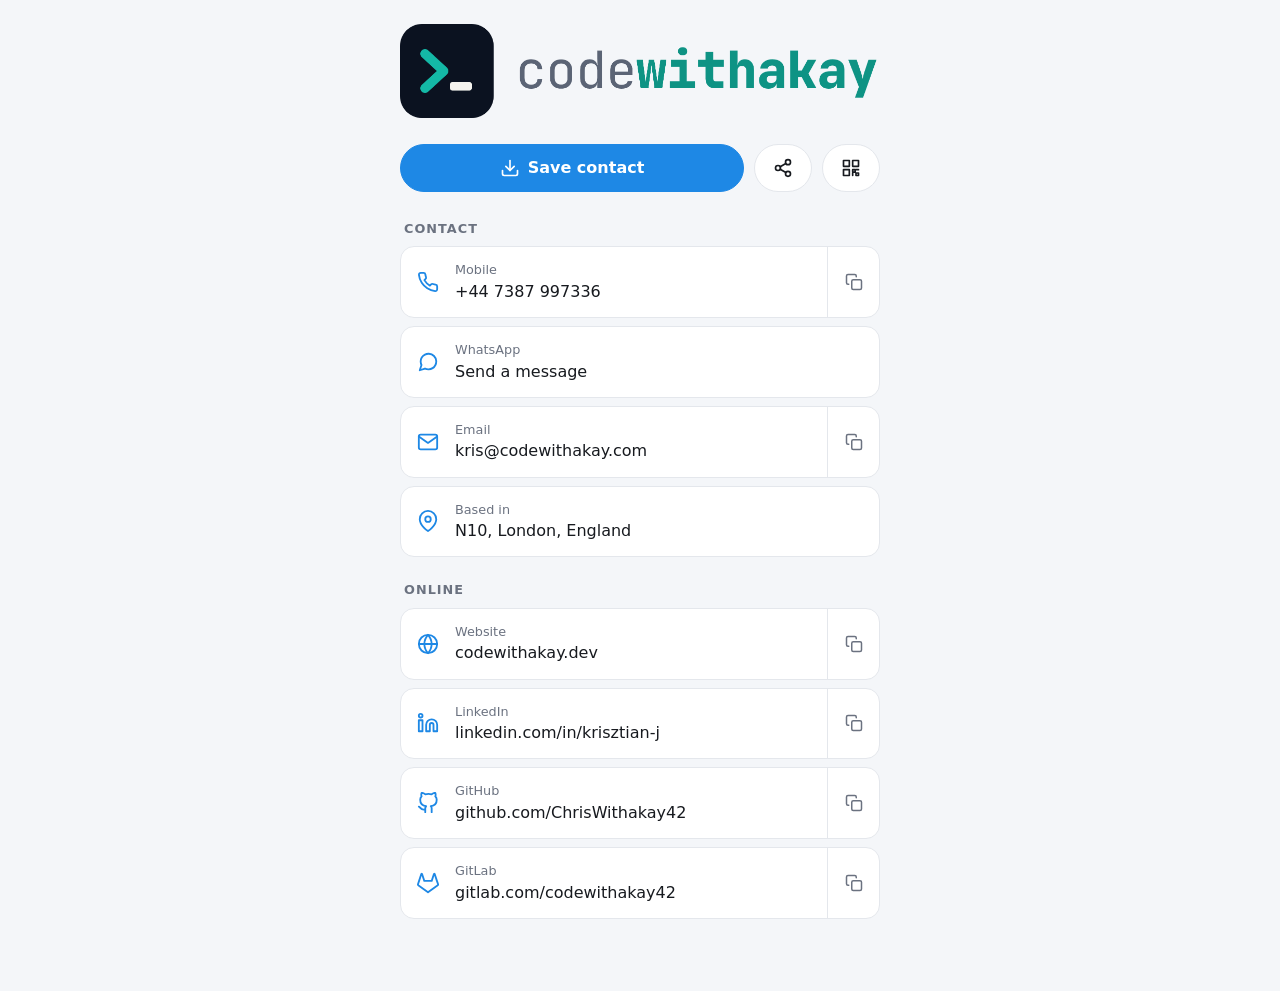
==== commit b8428fa3: "new logo" ====
--- a/index.html
+++ b/index.html
@@ -23,7 +23,7 @@
 <body>
   <main class="card">
     <header class="hero">
-      <img src="9a6gtOZBUU2.png" width="900" height="500" alt="Business card: Krisztian Jakovcevic, Founder / Lead Consultant / Developer, CodeWithaKay">
+      <img src="lockup-light.png" width="1845" height="360" alt="CodeWithaKay">
     </header>
 
     <div class="actions">
--- a/card.css
+++ b/card.css
@@ -45,8 +45,6 @@
   width: 100%;
   max-width: 480px;
   height: auto;
-  border-radius: var(--radius);
-  box-shadow: 0 8px 30px rgba(0,0,0,.12);
 }
 .wordmark {
   font-family: var(--font-display);
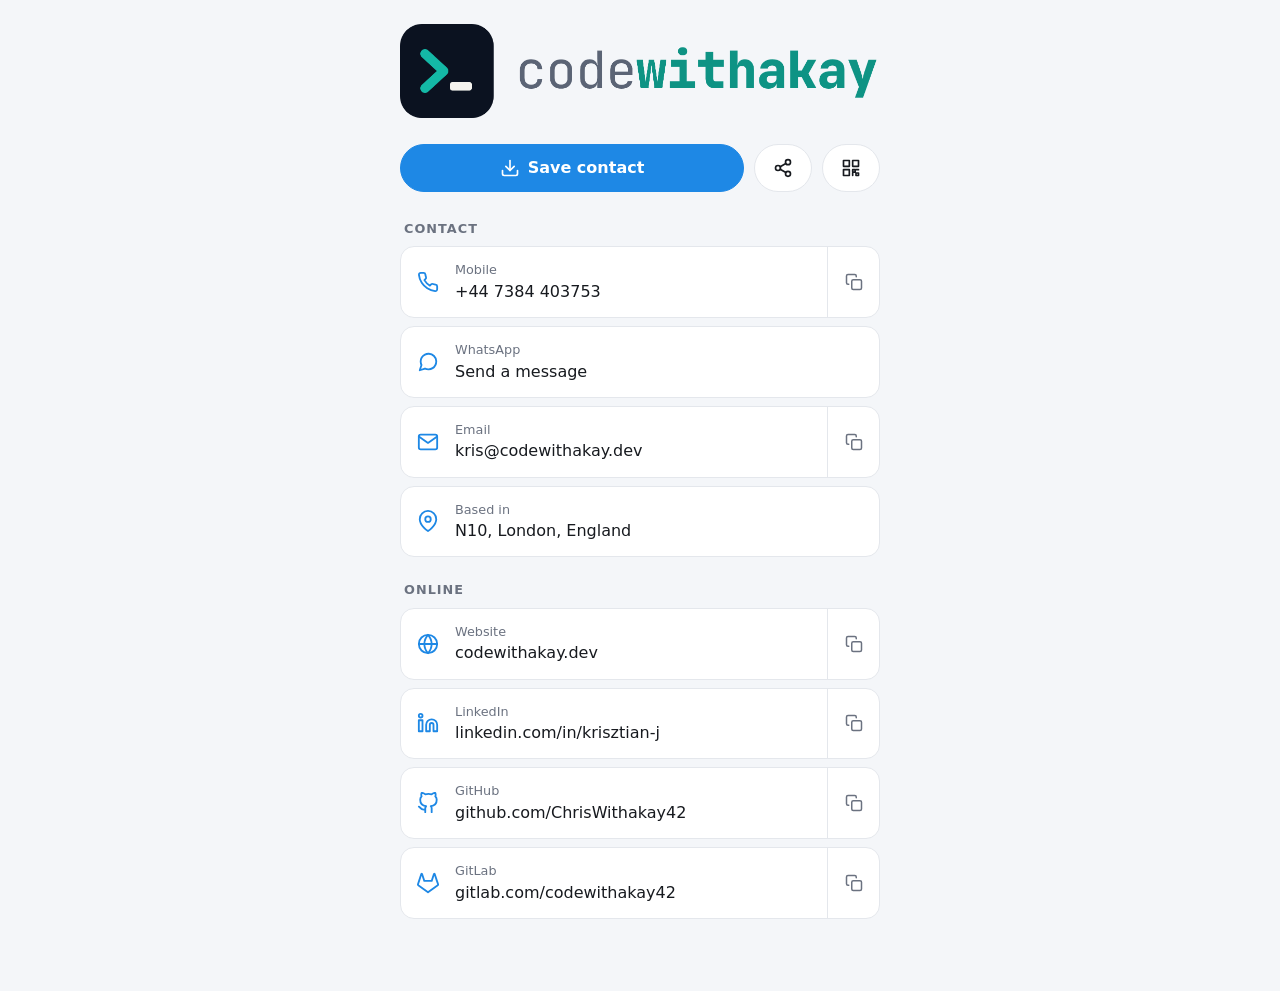
==== commit b700417e: "update phone number" ====
--- a/index.html
+++ b/index.html
@@ -1,10 +1,12 @@
 <!doctype html>
 <html lang="en-GB">
+
 <head>
   <meta charset="UTF-8">
   <meta name="viewport" content="width=device-width, initial-scale=1">
   <title>Krisztian Jakovcevic · CodeWithaKay</title>
-  <meta name="description" content="Krisztian Jakovcevic, Founder and Lead Consultant at CodeWithaKay. Save my contact details, or reach me by phone, email or WhatsApp.">
+  <meta name="description"
+    content="Krisztian Jakovcevic, Founder and Lead Consultant at CodeWithaKay. Save my contact details, or reach me by phone, email or WhatsApp.">
   <meta name="theme-color" content="#1e88e5">
   <link rel="canonical" href="https://chriswithakay42.github.io/BusinessCard/">
 
@@ -20,6 +22,7 @@
   <link rel="apple-touch-icon" href="apple-touch-icon.png">
   <link rel="stylesheet" href="card.css">
 </head>
+
 <body>
   <main class="card">
     <header class="hero">
@@ -28,13 +31,19 @@
 
     <div class="actions">
       <a class="btn primary" href="kris.vcf" download="Krisztian Jakovcevic.vcf">
-        <svg><use href="icons.svg#i-download"/></svg> Save contact
+        <svg>
+          <use href="icons.svg#i-download" />
+        </svg> Save contact
       </a>
       <button class="btn" id="share" type="button" aria-label="Share this card">
-        <svg><use href="icons.svg#i-share"/></svg>
+        <svg>
+          <use href="icons.svg#i-share" />
+        </svg>
       </button>
       <button class="btn" id="qr-open" type="button" aria-label="Show QR code">
-        <svg><use href="icons.svg#i-qr"/></svg>
+        <svg>
+          <use href="icons.svg#i-qr" />
+        </svg>
       </button>
     </div>
 
@@ -43,30 +52,42 @@
       <ul class="rows">
         <li class="row">
           <a href="tel:+447387997336">
-            <svg><use href="icons.svg#i-phone"/></svg>
+            <svg>
+              <use href="icons.svg#i-phone" />
+            </svg>
             <span class="label">Mobile</span>
-            <span class="value">+44 7387 997336</span>
+            <span class="value">+44 7384 403753</span>
           </a>
-          <button class="copy" type="button" data-copy="+447387997336" aria-label="Copy phone number"><svg><use href="icons.svg#i-copy"/></svg></button>
+          <button class="copy" type="button" data-copy="+447387997336" aria-label="Copy phone number"><svg>
+              <use href="icons.svg#i-copy" />
+            </svg></button>
         </li>
         <li class="row">
-          <a href="https://wa.me/447387997336" target="_blank" rel="noopener">
-            <svg><use href="icons.svg#i-chat"/></svg>
+          <a href="https://wa.me/447384403753" target="_blank" rel="noopener">
+            <svg>
+              <use href="icons.svg#i-chat" />
+            </svg>
             <span class="label">WhatsApp</span>
             <span class="value">Send a message</span>
           </a>
         </li>
         <li class="row">
-          <a href="mailto:kris@codewithakay.com">
-            <svg><use href="icons.svg#i-mail"/></svg>
+          <a href="mailto:kris@codewithakay.dev">
+            <svg>
+              <use href="icons.svg#i-mail" />
+            </svg>
             <span class="label">Email</span>
-            <span class="value">kris@codewithakay.com</span>
+            <span class="value">kris@codewithakay.dev</span>
           </a>
-          <button class="copy" type="button" data-copy="kris@codewithakay.com" aria-label="Copy email address"><svg><use href="icons.svg#i-copy"/></svg></button>
+          <button class="copy" type="button" data-copy="kris@codewithakay.com" aria-label="Copy email address"><svg>
+              <use href="icons.svg#i-copy" />
+            </svg></button>
         </li>
         <li class="row">
           <a href="https://maps.google.com/?q=N10+London+England" target="_blank" rel="noopener">
-            <svg><use href="icons.svg#i-pin"/></svg>
+            <svg>
+              <use href="icons.svg#i-pin" />
+            </svg>
             <span class="label">Based in</span>
             <span class="value">N10, London, England</span>
           </a>
@@ -79,35 +100,55 @@
       <ul class="rows">
         <li class="row">
           <a href="https://codewithakay.dev" target="_blank" rel="noopener">
-            <svg><use href="icons.svg#i-globe"/></svg>
+            <svg>
+              <use href="icons.svg#i-globe" />
+            </svg>
             <span class="label">Website</span>
             <span class="value">codewithakay.dev</span>
           </a>
-          <button class="copy" type="button" data-copy="https://codewithakay.dev" aria-label="Copy website address"><svg><use href="icons.svg#i-copy"/></svg></button>
+          <button class="copy" type="button" data-copy="https://codewithakay.dev"
+            aria-label="Copy website address"><svg>
+              <use href="icons.svg#i-copy" />
+            </svg></button>
         </li>
         <li class="row">
           <a href="https://www.linkedin.com/in/krisztian-j" target="_blank" rel="noopener">
-            <svg><use href="icons.svg#i-linkedin"/></svg>
+            <svg>
+              <use href="icons.svg#i-linkedin" />
+            </svg>
             <span class="label">LinkedIn</span>
             <span class="value">linkedin.com/in/krisztian-j</span>
           </a>
-          <button class="copy" type="button" data-copy="https://www.linkedin.com/in/krisztian-j" aria-label="Copy LinkedIn address"><svg><use href="icons.svg#i-copy"/></svg></button>
+          <button class="copy" type="button" data-copy="https://www.linkedin.com/in/krisztian-j"
+            aria-label="Copy LinkedIn address"><svg>
+              <use href="icons.svg#i-copy" />
+            </svg></button>
         </li>
         <li class="row">
           <a href="https://github.com/ChrisWithakay42" target="_blank" rel="noopener">
-            <svg><use href="icons.svg#i-github"/></svg>
+            <svg>
+              <use href="icons.svg#i-github" />
+            </svg>
             <span class="label">GitHub</span>
             <span class="value">github.com/ChrisWithakay42</span>
           </a>
-          <button class="copy" type="button" data-copy="https://github.com/ChrisWithakay42" aria-label="Copy GitHub address"><svg><use href="icons.svg#i-copy"/></svg></button>
+          <button class="copy" type="button" data-copy="https://github.com/ChrisWithakay42"
+            aria-label="Copy GitHub address"><svg>
+              <use href="icons.svg#i-copy" />
+            </svg></button>
         </li>
         <li class="row">
           <a href="https://gitlab.com/codewithakay42" target="_blank" rel="noopener">
-            <svg><use href="icons.svg#i-gitlab"/></svg>
+            <svg>
+              <use href="icons.svg#i-gitlab" />
+            </svg>
             <span class="label">GitLab</span>
             <span class="value">gitlab.com/codewithakay42</span>
           </a>
-          <button class="copy" type="button" data-copy="https://gitlab.com/codewithakay42" aria-label="Copy GitLab address"><svg><use href="icons.svg#i-copy"/></svg></button>
+          <button class="copy" type="button" data-copy="https://gitlab.com/codewithakay42"
+            aria-label="Copy GitLab address"><svg>
+              <use href="icons.svg#i-copy" />
+            </svg></button>
         </li>
       </ul>
     </section>
@@ -123,4 +164,5 @@
   <div class="toast" role="status" aria-live="polite"></div>
   <script src="card.js"></script>
 </body>
+
 </html>
